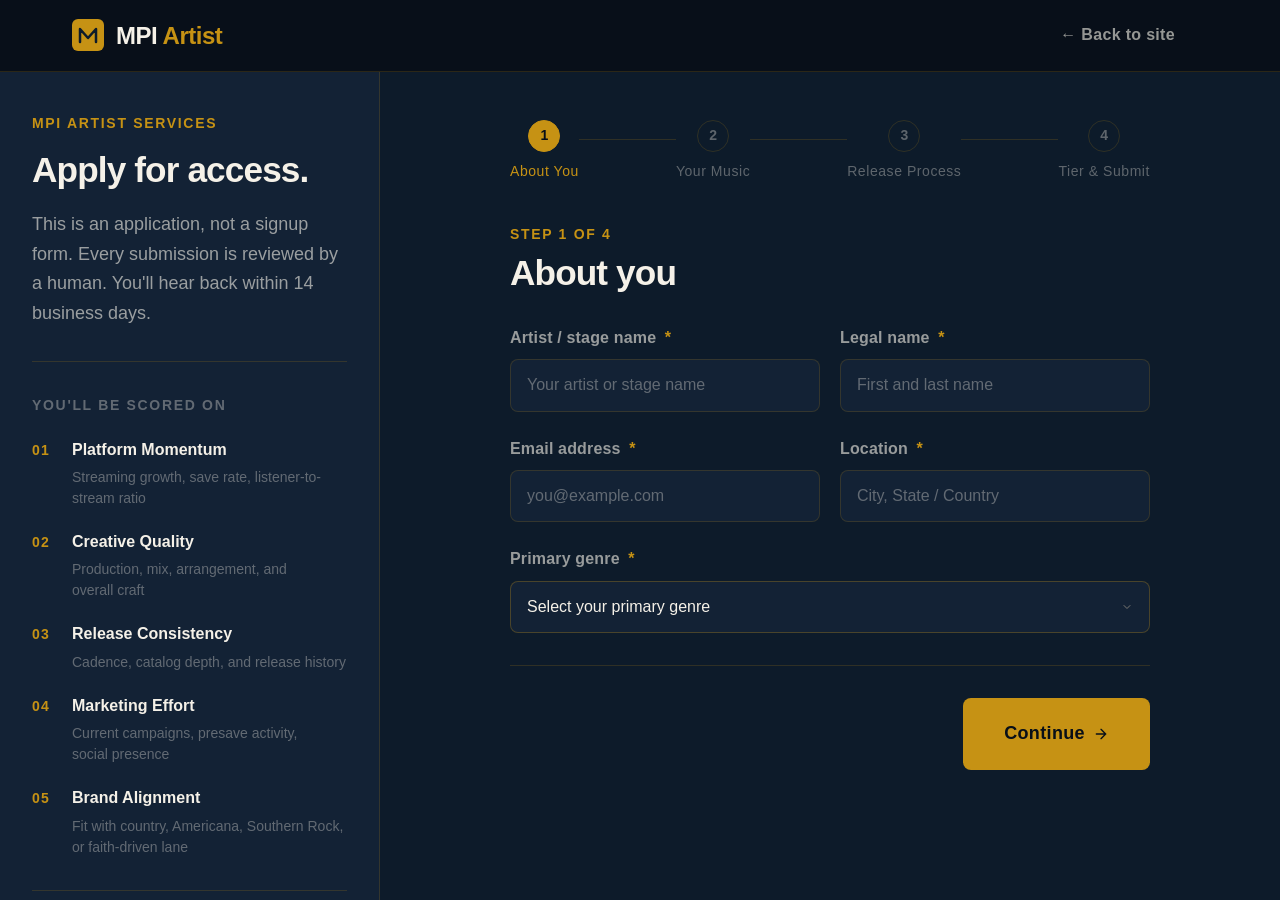
==== apply.html @ 236f889c "MPI Artist Services — public website" ====
<!DOCTYPE html>
<html lang="en" data-theme="dark">
<head>
  <meta charset="UTF-8" />
  <meta name="viewport" content="width=device-width, initial-scale=1.0" />
  <title>Apply — MPI Artist Services</title>
  <meta name="description" content="Apply to join MPI Artist Services. Applications evaluated on 5 criteria. You'll hear back within 14 business days." />
  <link rel="stylesheet" href="css/base.css" />
  <link rel="stylesheet" href="css/apply.css" />
  <link rel="icon" href="data:image/svg+xml,<svg xmlns='http://www.w3.org/2000/svg' viewBox='0 0 32 32'><rect width='32' height='32' rx='4' fill='%230D1B2A'/><text x='16' y='23' text-anchor='middle' font-family='sans-serif' font-weight='700' font-size='18' fill='%23C69214'>M</text></svg>" />
</head>
<body>

  <!-- ── NAV ── -->
  <nav class="nav scrolled" role="navigation" aria-label="Main navigation">
    <div class="nav-inner">
      <a href="index.html" class="nav-logo" aria-label="MPI Artist Services home">
        <svg aria-hidden="true" width="32" height="32" viewBox="0 0 32 32" fill="none">
          <rect width="32" height="32" rx="6" fill="#C69214"/>
          <path d="M8 23V10l8 9 8-9v13" stroke="#0D1B2A" stroke-width="2.5" stroke-linecap="round" stroke-linejoin="round" fill="none"/>
        </svg>
        <span class="nav-logo-text">MPI<span> Artist</span></span>
      </a>

      <a href="index.html" class="btn btn-ghost" style="font-size: var(--text-sm);">
        ← Back to site
      </a>
    </div>
  </nav>

  <main>
    <div class="apply-layout">

      <!-- ── LEFT SIDEBAR (context) ── -->
      <aside class="apply-sidebar" aria-label="Application information">
        <div class="apply-sidebar-inner">

          <p class="label text-gold" style="margin-bottom: var(--space-4);">MPI Artist Services</p>
          <h1 class="heading-xl apply-sidebar-heading">
            Apply for access.
          </h1>
          <p class="text-muted" style="margin-top: var(--space-5); max-width: 38ch;">
            This is an application, not a signup form. Every submission is reviewed by a human. You'll hear back within 14 business days.
          </p>

          <div class="sidebar-divider"></div>

          <!-- Scoring criteria -->
          <div class="sidebar-section">
            <p class="label text-faint" style="margin-bottom: var(--space-5);">You'll be scored on</p>
            <ol class="criteria-list" role="list">
              <li class="criteria-row">
                <span class="criteria-num-sm text-gold">01</span>
                <div>
                  <p class="criteria-name">Platform Momentum</p>
                  <p class="criteria-desc text-faint">Streaming growth, save rate, listener-to-stream ratio</p>
                </div>
              </li>
              <li class="criteria-row">
                <span class="criteria-num-sm text-gold">02</span>
                <div>
                  <p class="criteria-name">Creative Quality</p>
                  <p class="criteria-desc text-faint">Production, mix, arrangement, and overall craft</p>
                </div>
              </li>
              <li class="criteria-row">
                <span class="criteria-num-sm text-gold">03</span>
                <div>
                  <p class="criteria-name">Release Consistency</p>
                  <p class="criteria-desc text-faint">Cadence, catalog depth, and release history</p>
                </div>
              </li>
              <li class="criteria-row">
                <span class="criteria-num-sm text-gold">04</span>
                <div>
                  <p class="criteria-name">Marketing Effort</p>
                  <p class="criteria-desc text-faint">Current campaigns, presave activity, social presence</p>
                </div>
              </li>
              <li class="criteria-row">
                <span class="criteria-num-sm text-gold">05</span>
                <div>
                  <p class="criteria-name">Brand Alignment</p>
                  <p class="criteria-desc text-faint">Fit with country, Americana, Southern Rock, or faith-driven lane</p>
                </div>
              </li>
            </ol>
          </div>

          <div class="sidebar-divider"></div>

          <!-- What happens next -->
          <div class="sidebar-section">
            <p class="label text-faint" style="margin-bottom: var(--space-5);">What happens after</p>
            <ul class="sidebar-steps" role="list">
              <li>
                <span class="sidebar-step-dot" aria-hidden="true"></span>
                <p class="text-muted" style="font-size: var(--text-sm);">You receive a confirmation email immediately</p>
              </li>
              <li>
                <span class="sidebar-step-dot" aria-hidden="true"></span>
                <p class="text-muted" style="font-size: var(--text-sm);">Application reviewed within 14 business days</p>
              </li>
              <li>
                <span class="sidebar-step-dot" aria-hidden="true"></span>
                <p class="text-muted" style="font-size: var(--text-sm);">If accepted: onboarding invitation sent</p>
              </li>
              <li>
                <span class="sidebar-step-dot" aria-hidden="true"></span>
                <p class="text-muted" style="font-size: var(--text-sm);">If declined: full scorecard with specific feedback — no form rejections</p>
              </li>
            </ul>
          </div>

          <div class="sidebar-divider"></div>

          <p class="text-faint" style="font-size: var(--text-xs);">
            30% acceptance rate &middot; Country, Americana, Southern Rock, faith-driven &middot; Reviewed by Joshua Mollohan
          </p>

        </div>
      </aside>

      <!-- ── RIGHT FORM ── -->
      <div class="apply-form-wrap">
        <div class="apply-form-inner">

          <!-- Progress indicator -->
          <div class="apply-progress" aria-label="Form progress">
            <div class="progress-steps">
              <div class="progress-step active" data-step="1">
                <span class="progress-step-num">1</span>
                <span class="progress-step-label">About You</span>
              </div>
              <div class="progress-connector" aria-hidden="true"></div>
              <div class="progress-step" data-step="2">
                <span class="progress-step-num">2</span>
                <span class="progress-step-label">Your Music</span>
              </div>
              <div class="progress-connector" aria-hidden="true"></div>
              <div class="progress-step" data-step="3">
                <span class="progress-step-num">3</span>
                <span class="progress-step-label">Release Process</span>
              </div>
              <div class="progress-connector" aria-hidden="true"></div>
              <div class="progress-step" data-step="4">
                <span class="progress-step-num">4</span>
                <span class="progress-step-label">Tier & Submit</span>
              </div>
            </div>
          </div>

          <!-- FORM -->
          <form id="applicationForm" class="application-form" novalidate>

            <!-- Step 1: About You -->
            <fieldset class="form-step active" data-step="1">
              <legend class="form-step-legend">
                <span class="step-label label text-gold">Step 1 of 4</span>
                <h2 class="form-step-title">About you</h2>
              </legend>

              <div class="field-group">
                <div class="field">
                  <label class="field-label" for="artistName">
                    Artist / stage name <span class="required" aria-label="required">*</span>
                  </label>
                  <input
                    class="field-input"
                    type="text"
                    id="artistName"
                    name="artistName"
                    placeholder="Your artist or stage name"
                    required
                    autocomplete="nickname"
                  />
                  <span class="field-error" role="alert"></span>
                </div>

                <div class="field">
                  <label class="field-label" for="legalName">
                    Legal name <span class="required" aria-label="required">*</span>
                  </label>
                  <input
                    class="field-input"
                    type="text"
                    id="legalName"
                    name="legalName"
                    placeholder="First and last name"
                    required
                    autocomplete="name"
                  />
                  <span class="field-error" role="alert"></span>
                </div>
              </div>

              <div class="field-group">
                <div class="field">
                  <label class="field-label" for="email">
                    Email address <span class="required" aria-label="required">*</span>
                  </label>
                  <input
                    class="field-input"
                    type="email"
                    id="email"
                    name="email"
                    placeholder="you@example.com"
                    required
                    autocomplete="email"
                  />
                  <span class="field-error" role="alert"></span>
                </div>

                <div class="field">
                  <label class="field-label" for="location">
                    Location <span class="required" aria-label="required">*</span>
                  </label>
                  <input
                    class="field-input"
                    type="text"
                    id="location"
                    name="location"
                    placeholder="City, State / Country"
                    required
                  />
                  <span class="field-error" role="alert"></span>
                </div>
              </div>

              <div class="field">
                <label class="field-label" for="genre">
                  Primary genre <span class="required" aria-label="required">*</span>
                </label>
                <select class="field-input field-select" id="genre" name="genre" required>
                  <option value="">Select your primary genre</option>
                  <option value="country">Country</option>
                  <option value="americana">Americana</option>
                  <option value="southern-rock">Southern Rock</option>
                  <option value="faith">Faith-Driven / Christian</option>
                  <option value="other">Other (describe in notes)</option>
                </select>
                <span class="field-error" role="alert"></span>
              </div>

              <div class="form-nav">
                <div></div>
                <button type="button" class="btn btn-primary btn-lg next-btn" data-next="2">
                  Continue <svg width="16" height="16" viewBox="0 0 24 24" fill="none" stroke="currentColor" stroke-width="2" stroke-linecap="round"><path d="M5 12h14M12 5l7 7-7 7"/></svg>
                </button>
              </div>
            </fieldset>

            <!-- Step 2: Your Music -->
            <fieldset class="form-step" data-step="2" hidden>
              <legend class="form-step-legend">
                <span class="step-label label text-gold">Step 2 of 4</span>
                <h2 class="form-step-title">Your music</h2>
              </legend>

              <div class="field">
                <label class="field-label" for="spotifyUrl">
                  Spotify artist profile URL <span class="required" aria-label="required">*</span>
                </label>
                <input
                  class="field-input"
                  type="url"
                  id="spotifyUrl"
                  name="spotifyUrl"
                  placeholder="https://open.spotify.com/artist/..."
                  required
                />
                <span class="field-help">We use this to pull your streaming data.</span>
                <span class="field-error" role="alert"></span>
              </div>

              <div class="field-group">
                <div class="field">
                  <label class="field-label" for="monthlyListeners">
                    Monthly Spotify listeners <span class="required" aria-label="required">*</span>
                  </label>
                  <input
                    class="field-input"
                    type="number"
                    id="monthlyListeners"
                    name="monthlyListeners"
                    placeholder="e.g. 12500"
                    min="0"
                    required
                  />
                  <span class="field-error" role="alert"></span>
                </div>

                <div class="field">
                  <label class="field-label" for="catalogSize">
                    Songs in catalog <span class="required" aria-label="required">*</span>
                  </label>
                  <input
                    class="field-input"
                    type="number"
                    id="catalogSize"
                    name="catalogSize"
                    placeholder="Total songs released"
                    min="1"
                    required
                  />
                  <span class="field-error" role="alert"></span>
                </div>
              </div>

              <div class="field">
                <label class="field-label" for="recentRelease">
                  Link to your most recent release <span class="required" aria-label="required">*</span>
                </label>
                <input
                  class="field-input"
                  type="url"
                  id="recentRelease"
                  name="recentRelease"
                  placeholder="Spotify, Apple Music, or YouTube link"
                  required
                />
                <span class="field-error" role="alert"></span>
              </div>

              <div class="field">
                <label class="field-label" for="bestWork">
                  Link to the song you're most proud of
                </label>
                <input
                  class="field-input"
                  type="url"
                  id="bestWork"
                  name="bestWork"
                  placeholder="Optional — streaming or YouTube link"
                />
              </div>

              <div class="form-nav">
                <button type="button" class="btn btn-ghost btn-lg prev-btn" data-prev="1">
                  <svg width="16" height="16" viewBox="0 0 24 24" fill="none" stroke="currentColor" stroke-width="2" stroke-linecap="round"><path d="M19 12H5M12 19l-7-7 7-7"/></svg> Back
                </button>
                <button type="button" class="btn btn-primary btn-lg next-btn" data-next="3">
                  Continue <svg width="16" height="16" viewBox="0 0 24 24" fill="none" stroke="currentColor" stroke-width="2" stroke-linecap="round"><path d="M5 12h14M12 5l7 7-7 7"/></svg>
                </button>
              </div>
            </fieldset>

            <!-- Step 3: Release Process -->
            <fieldset class="form-step" data-step="3" hidden>
              <legend class="form-step-legend">
                <span class="step-label label text-gold">Step 3 of 4</span>
                <h2 class="form-step-title">Your release process</h2>
              </legend>

              <div class="field">
                <label class="field-label" for="releaseFrequency">
                  How often do you release music? <span class="required" aria-label="required">*</span>
                </label>
                <select class="field-input field-select" id="releaseFrequency" name="releaseFrequency" required>
                  <option value="">Select your typical cadence</option>
                  <option value="weekly">Weekly</option>
                  <option value="biweekly">Every 2 weeks</option>
                  <option value="monthly">Monthly</option>
                  <option value="quarterly">Every 2–3 months</option>
                  <option value="sporadic">Sporadic / when ready</option>
                </select>
                <span class="field-error" role="alert"></span>
              </div>

              <div class="field">
                <label class="field-label" for="currentDistributor">
                  Current distributor
                </label>
                <input
                  class="field-input"
                  type="text"
                  id="currentDistributor"
                  name="currentDistributor"
                  placeholder="e.g. DistroKid, TuneCore, CD Baby, none"
                />
              </div>

              <div class="field">
                <label class="field-label" for="currentProcess">
                  Describe your current release process <span class="required" aria-label="required">*</span>
                </label>
                <textarea
                  class="field-input field-textarea"
                  id="currentProcess"
                  name="currentProcess"
                  placeholder="Walk us through what you do from completion of a track to release day. What campaigns do you run? How far in advance do you plan? What tools do you use?"
                  rows="5"
                  required
                  minlength="80"
                ></textarea>
                <span class="field-help">Minimum 80 characters. Be specific — this is heavily weighted.</span>
                <span class="field-error" role="alert"></span>
              </div>

              <div class="field">
                <label class="field-label" for="currentChallenges">
                  What's the biggest release challenge you're facing right now? <span class="required" aria-label="required">*</span>
                </label>
                <textarea
                  class="field-input field-textarea"
                  id="currentChallenges"
                  name="currentChallenges"
                  placeholder="Be direct. What's not working?"
                  rows="3"
                  required
                  minlength="40"
                ></textarea>
                <span class="field-error" role="alert"></span>
              </div>

              <div class="form-nav">
                <button type="button" class="btn btn-ghost btn-lg prev-btn" data-prev="2">
                  <svg width="16" height="16" viewBox="0 0 24 24" fill="none" stroke="currentColor" stroke-width="2" stroke-linecap="round"><path d="M19 12H5M12 19l-7-7 7-7"/></svg> Back
                </button>
                <button type="button" class="btn btn-primary btn-lg next-btn" data-next="4">
                  Continue <svg width="16" height="16" viewBox="0 0 24 24" fill="none" stroke="currentColor" stroke-width="2" stroke-linecap="round"><path d="M5 12h14M12 5l7 7-7 7"/></svg>
                </button>
              </div>
            </fieldset>

            <!-- Step 4: Tier + Submit -->
            <fieldset class="form-step" data-step="4" hidden>
              <legend class="form-step-legend">
                <span class="step-label label text-gold">Step 4 of 4</span>
                <h2 class="form-step-title">Tier &amp; final details</h2>
              </legend>

              <div class="field">
                <label class="field-label">Which tier are you applying for? <span class="required" aria-label="required">*</span></label>
                <div class="tier-selector" role="radiogroup" aria-label="Select a tier">

                  <label class="tier-option" for="tierFoundation">
                    <input type="radio" id="tierFoundation" name="tier" value="foundation" />
                    <div class="tier-option-content">
                      <div class="tier-option-header">
                        <span class="tier-option-name">Foundation</span>
                        <span class="tier-option-price">$29/mo</span>
                      </div>
                      <p class="tier-option-desc text-faint">Self-serve distribution + release tools. 85% royalty.</p>
                    </div>
                  </label>

                  <label class="tier-option" for="tierAccelerate">
                    <input type="radio" id="tierAccelerate" name="tier" value="accelerate" />
                    <div class="tier-option-content">
                      <div class="tier-option-header">
                        <span class="tier-option-name">Accelerate</span>
                        <span class="tier-option-price">$149/mo</span>
                      </div>
                      <p class="tier-option-desc text-faint">Full system + campaign automation + quarterly strategy review. 80% royalty. Requires demonstrated growth.</p>
                    </div>
                  </label>

                </div>
                <span class="field-error tier-error" role="alert"></span>
                <p class="field-help" style="margin-top: var(--space-3);">
                  Partner tier is invitation-only and not available on application. If you apply for Accelerate but your metrics are Foundation-level, we may recommend Foundation during review.
                </p>
              </div>

              <div class="field">
                <label class="field-label" for="additionalNotes">
                  Anything else we should know?
                </label>
                <textarea
                  class="field-input field-textarea"
                  id="additionalNotes"
                  name="additionalNotes"
                  placeholder="Optional. Any context about your situation, goals, or questions."
                  rows="3"
                ></textarea>
              </div>

              <div class="field">
                <label class="checkbox-label" for="agreeTerms">
                  <input type="checkbox" id="agreeTerms" name="agreeTerms" required />
                  <span class="checkbox-custom" aria-hidden="true"></span>
                  <span>
                    I understand this is an application and acceptance is not guaranteed. I confirm the information I've provided is accurate.
                    <span class="required" aria-label="required">*</span>
                  </span>
                </label>
                <span class="field-error" role="alert" id="agreeError"></span>
              </div>

              <div class="form-nav">
                <button type="button" class="btn btn-ghost btn-lg prev-btn" data-prev="3">
                  <svg width="16" height="16" viewBox="0 0 24 24" fill="none" stroke="currentColor" stroke-width="2" stroke-linecap="round"><path d="M19 12H5M12 19l-7-7 7-7"/></svg> Back
                </button>
                <button type="submit" class="btn btn-primary btn-lg submit-btn" id="submitBtn">
                  <span class="submit-text">Submit Application</span>
                  <span class="submit-loading" hidden>
                    <svg width="18" height="18" viewBox="0 0 24 24" fill="none" stroke="currentColor" stroke-width="2" stroke-linecap="round" class="spin"><path d="M21 12a9 9 0 1 1-6.219-8.56"/></svg>
                    Submitting…
                  </span>
                </button>
              </div>
            </fieldset>

          </form>

          <!-- Success state -->
          <div class="form-success" id="formSuccess" hidden aria-live="polite">
            <div class="success-icon" aria-hidden="true">
              <svg width="48" height="48" viewBox="0 0 48 48" fill="none">
                <circle cx="24" cy="24" r="23" stroke="var(--teal-light)" stroke-width="1.5"/>
                <path d="M15 24l6 6 12-12" stroke="var(--teal-light)" stroke-width="2" stroke-linecap="round" stroke-linejoin="round"/>
              </svg>
            </div>
            <h2 class="heading-xl success-heading">Application received.</h2>
            <p class="text-muted" style="margin-top: var(--space-4); max-width: 44ch; margin-inline: auto;">
              You'll hear back within 14 business days. If accepted, you'll receive an onboarding invitation. If declined, you'll receive a full scorecard with specific feedback — not a form rejection.
            </p>
            <p class="text-faint" style="margin-top: var(--space-4); font-size: var(--text-sm);">
              Check your inbox for a confirmation email.
            </p>
            <a href="index.html" class="btn btn-outline" style="margin-top: var(--space-8);">← Back to site</a>
          </div>

        </div>
      </div>

    </div>
  </main>

  <script src="js/apply.js"></script>
</body>
</html>
---- css/base.css ----
/* ===========================
   MPI ARTIST SERVICES
   Base + Design Tokens
   =========================== */

@import url('https://api.fontshare.com/v2/css?f[]=clash-display@400,500,600,700&f[]=satoshi@300,400,500,700&display=swap');

/* ── TOKENS ── */
:root {
  /* Brand Colors */
  --navy:         #0D1B2A;
  --navy-deep:    #080f18;
  --navy-mid:     #132235;
  --navy-soft:    #1a2e40;
  --gold:         #C69214;
  --gold-light:   #d4a835;
  --gold-muted:   #a07610;
  --gold-subtle:  #2a2010;
  --teal:         #01696F;
  --teal-light:   #028a92;
  --off-white:    #F5F1E8;
  --warm-white:   #FAF7F2;
  --cream:        #EDE8DC;

  /* Semantic */
  --color-bg:             var(--navy);
  --color-surface:        var(--navy-mid);
  --color-surface-2:      var(--navy-soft);
  --color-border:         rgba(198, 146, 20, 0.18);
  --color-border-strong:  rgba(198, 146, 20, 0.35);
  --color-text:           var(--off-white);
  --color-text-muted:     rgba(245, 241, 232, 0.6);
  --color-text-faint:     rgba(245, 241, 232, 0.35);
  --color-primary:        var(--gold);
  --color-primary-hover:  var(--gold-light);

  /* Type Scale */
  --text-xs:    clamp(0.75rem,  0.7rem  + 0.25vw, 0.875rem);
  --text-sm:    clamp(0.875rem, 0.8rem  + 0.35vw, 1rem);
  --text-base:  clamp(1rem,     0.95rem + 0.25vw, 1.125rem);
  --text-lg:    clamp(1.125rem, 1rem    + 0.75vw, 1.5rem);
  --text-xl:    clamp(1.5rem,   1.2rem  + 1.25vw, 2.25rem);
  --text-2xl:   clamp(2rem,     1.2rem  + 2.5vw,  3.5rem);
  --text-3xl:   clamp(2.5rem,   1rem    + 4vw,    5rem);
  --text-hero:  clamp(3rem,     0.5rem  + 7vw,    8rem);

  /* Spacing */
  --space-1:  0.25rem;
  --space-2:  0.5rem;
  --space-3:  0.75rem;
  --space-4:  1rem;
  --space-5:  1.25rem;
  --space-6:  1.5rem;
  --space-8:  2rem;
  --space-10: 2.5rem;
  --space-12: 3rem;
  --space-16: 4rem;
  --space-20: 5rem;
  --space-24: 6rem;
  --space-32: 8rem;

  /* Fonts */
  --font-display: 'Clash Display', 'Helvetica Neue', sans-serif;
  --font-body:    'Satoshi', 'Inter', sans-serif;

  /* Radius */
  --radius-sm:   0.25rem;
  --radius-md:   0.5rem;
  --radius-lg:   0.75rem;
  --radius-xl:   1rem;
  --radius-full: 9999px;

  /* Transitions */
  --transition: 200ms cubic-bezier(0.16, 1, 0.3, 1);
  --transition-slow: 400ms cubic-bezier(0.16, 1, 0.3, 1);

  /* Shadows */
  --shadow-sm:  0 1px 3px rgba(0,0,0,0.3);
  --shadow-md:  0 4px 16px rgba(0,0,0,0.35);
  --shadow-lg:  0 12px 40px rgba(0,0,0,0.45);
  --shadow-gold: 0 0 40px rgba(198, 146, 20, 0.15);

  /* Layout */
  --content-narrow:  640px;
  --content-default: 960px;
  --content-wide:    1200px;
  --nav-height:      72px;
}

/* ── BASE RESET ── */
*, *::before, *::after {
  box-sizing: border-box;
  margin: 0;
  padding: 0;
}

html {
  -webkit-font-smoothing: antialiased;
  -moz-osx-font-smoothing: grayscale;
  text-rendering: optimizeLegibility;
  scroll-behavior: smooth;
  scroll-padding-top: var(--nav-height);
}

body {
  min-height: 100dvh;
  line-height: 1.65;
  font-family: var(--font-body);
  font-size: var(--text-base);
  color: var(--color-text);
  background-color: var(--color-bg);
  overflow-x: hidden;
}

img, picture, video, canvas, svg {
  display: block;
  max-width: 100%;
  height: auto;
}

ul[role='list'], ol[role='list'] { list-style: none; }
input, button, textarea, select { font: inherit; color: inherit; }

h1, h2, h3, h4, h5, h6 {
  font-family: var(--font-display);
  text-wrap: balance;
  line-height: 1.1;
  letter-spacing: -0.02em;
}

p, li, figcaption {
  text-wrap: pretty;
  max-width: 68ch;
}

a {
  color: inherit;
  text-decoration: none;
  transition: color var(--transition), opacity var(--transition);
}

button {
  cursor: pointer;
  background: none;
  border: none;
  font-family: var(--font-body);
}

::selection {
  background: rgba(198, 146, 20, 0.3);
  color: var(--off-white);
}

:focus-visible {
  outline: 2px solid var(--gold);
  outline-offset: 3px;
  border-radius: var(--radius-sm);
}

@media (prefers-reduced-motion: reduce) {
  *, *::before, *::after {
    animation-duration: 0.01ms !important;
    transition-duration: 0.01ms !important;
    scroll-behavior: auto !important;
  }
}

/* ── LAYOUT UTILITIES ── */
.container {
  width: 100%;
  max-width: var(--content-wide);
  margin-inline: auto;
  padding-inline: var(--space-8);
}

.container--narrow {
  max-width: var(--content-default);
}

.container--text {
  max-width: var(--content-narrow);
}

/* ── TYPOGRAPHY UTILITIES ── */
.display {
  font-family: var(--font-display);
  font-size: var(--text-3xl);
  font-weight: 700;
  line-height: 1.0;
  letter-spacing: -0.03em;
}

.heading-xl {
  font-family: var(--font-display);
  font-size: var(--text-2xl);
  font-weight: 600;
  letter-spacing: -0.025em;
}

.heading-lg {
  font-family: var(--font-display);
  font-size: var(--text-xl);
  font-weight: 600;
  letter-spacing: -0.02em;
}

.body-lg {
  font-size: var(--text-lg);
  font-weight: 400;
  line-height: 1.6;
}

.label {
  font-size: var(--text-xs);
  font-weight: 600;
  letter-spacing: 0.12em;
  text-transform: uppercase;
}

.text-muted  { color: var(--color-text-muted); }
.text-faint  { color: var(--color-text-faint); }
.text-gold   { color: var(--gold); }
.text-teal   { color: var(--teal-light); }

/* ── BUTTONS ── */
.btn {
  display: inline-flex;
  align-items: center;
  gap: var(--space-2);
  padding: var(--space-4) var(--space-8);
  border-radius: var(--radius-md);
  font-size: var(--text-sm);
  font-weight: 600;
  letter-spacing: 0.02em;
  transition: background var(--transition), color var(--transition), 
              transform var(--transition), box-shadow var(--transition),
              border-color var(--transition);
  white-space: nowrap;
  cursor: pointer;
}

.btn:active { transform: translateY(1px); }

.btn-primary {
  background: var(--gold);
  color: var(--navy-deep);
  border: 1px solid transparent;
}
.btn-primary:hover {
  background: var(--gold-light);
  box-shadow: 0 4px 20px rgba(198, 146, 20, 0.35);
}

.btn-outline {
  background: transparent;
  color: var(--off-white);
  border: 1px solid var(--color-border-strong);
}
.btn-outline:hover {
  border-color: var(--gold);
  color: var(--gold);
}

.btn-ghost {
  background: transparent;
  color: var(--color-text-muted);
  border: 1px solid transparent;
}
.btn-ghost:hover {
  color: var(--color-text);
}

.btn-lg {
  padding: var(--space-5) var(--space-10);
  font-size: var(--text-base);
}

/* ── DIVIDERS ── */
.divider {
  width: 100%;
  height: 1px;
  background: var(--color-border);
}

.divider-gold {
  width: 48px;
  height: 2px;
  background: var(--gold);
}

/* ── BADGE ── */
.badge {
  display: inline-flex;
  align-items: center;
  padding: var(--space-1) var(--space-3);
  border-radius: var(--radius-full);
  font-size: var(--text-xs);
  font-weight: 600;
  letter-spacing: 0.08em;
  text-transform: uppercase;
}

.badge-gold {
  background: rgba(198, 146, 20, 0.15);
  color: var(--gold-light);
  border: 1px solid rgba(198, 146, 20, 0.25);
}

.badge-teal {
  background: rgba(1, 105, 111, 0.2);
  color: var(--teal-light);
  border: 1px solid rgba(1, 105, 111, 0.3);
}

.badge-navy {
  background: rgba(13, 27, 42, 0.8);
  color: var(--color-text-muted);
  border: 1px solid var(--color-border);
}

/* ── CARDS ── */
.card {
  background: var(--navy-mid);
  border: 1px solid var(--color-border);
  border-radius: var(--radius-lg);
  padding: var(--space-8);
  transition: border-color var(--transition), box-shadow var(--transition);
}

.card:hover {
  border-color: var(--color-border-strong);
}

.card-featured {
  background: var(--navy-mid);
  border: 1px solid var(--gold);
  border-radius: var(--radius-lg);
  padding: var(--space-8);
  box-shadow: var(--shadow-gold);
}

/* ── NAV ── */
.nav {
  position: fixed;
  top: 0;
  left: 0;
  right: 0;
  z-index: 100;
  height: var(--nav-height);
  display: flex;
  align-items: center;
  border-bottom: 1px solid transparent;
  transition: background var(--transition-slow), border-color var(--transition-slow),
              backdrop-filter var(--transition-slow);
}

.nav.scrolled {
  background: rgba(8, 15, 24, 0.9);
  border-bottom-color: var(--color-border);
  backdrop-filter: blur(12px);
}

.nav-inner {
  display: flex;
  align-items: center;
  justify-content: space-between;
  width: 100%;
  max-width: var(--content-wide);
  margin-inline: auto;
  padding-inline: var(--space-8);
}

.nav-logo {
  display: flex;
  align-items: center;
  gap: var(--space-3);
  text-decoration: none;
}

.nav-logo-text {
  font-family: var(--font-display);
  font-weight: 700;
  font-size: var(--text-lg);
  color: var(--off-white);
  letter-spacing: -0.02em;
}

.nav-logo-text span {
  color: var(--gold);
}

.nav-links {
  display: flex;
  align-items: center;
  gap: var(--space-8);
  list-style: none;
}

.nav-links a {
  font-size: var(--text-sm);
  font-weight: 500;
  color: var(--color-text-muted);
  transition: color var(--transition);
}

.nav-links a:hover { color: var(--color-text); }

.nav-cta {
  display: flex;
  align-items: center;
  gap: var(--space-3);
}

.nav-mobile-toggle {
  display: none;
  flex-direction: column;
  gap: 5px;
  background: none;
  border: none;
  cursor: pointer;
  padding: var(--space-2);
}

.nav-mobile-toggle span {
  display: block;
  width: 22px;
  height: 2px;
  background: var(--off-white);
  border-radius: 2px;
  transition: transform var(--transition), opacity var(--transition);
}

/* ── SECTION SPACING ── */
.section {
  padding-block: clamp(var(--space-16), 8vw, var(--space-32));
}

.section-sm {
  padding-block: clamp(var(--space-12), 5vw, var(--space-20));
}

/* ── GRID UTILITIES ── */
.grid-2 {
  display: grid;
  grid-template-columns: repeat(2, 1fr);
  gap: var(--space-8);
}

.grid-3 {
  display: grid;
  grid-template-columns: repeat(3, 1fr);
  gap: var(--space-6);
}

.grid-4 {
  display: grid;
  grid-template-columns: repeat(4, 1fr);
  gap: var(--space-6);
}

/* ── NOISE TEXTURE OVERLAY ── */
.noise::after {
  content: '';
  position: absolute;
  inset: 0;
  background-image: url("data:image/svg+xml,%3Csvg viewBox='0 0 256 256' xmlns='http://www.w3.org/2000/svg'%3E%3Cfilter id='noise'%3E%3CfeTurbulence type='fractalNoise' baseFrequency='0.9' numOctaves='4' stitchTiles='stitch'/%3E%3C/filter%3E%3Crect width='100%25' height='100%25' filter='url(%23noise)' opacity='0.03'/%3E%3C/svg%3E");
  pointer-events: none;
  opacity: 0.4;
}

/* ── GOLD RULE ── */
.rule-gold {
  width: 100%;
  height: 1px;
  background: linear-gradient(90deg, transparent, var(--gold), transparent);
  opacity: 0.4;
}

/* ── RESPONSIVE ── */
@media (max-width: 900px) {
  .grid-3 { grid-template-columns: repeat(2, 1fr); }
  .grid-4 { grid-template-columns: repeat(2, 1fr); }
}

@media (max-width: 640px) {
  .container { padding-inline: var(--space-5); }
  .grid-2, .grid-3, .grid-4 { grid-template-columns: 1fr; }

  .nav-links, .nav-cta { display: none; }
  .nav-mobile-toggle { display: flex; }

  .btn-lg {
    padding: var(--space-4) var(--space-8);
    font-size: var(--text-sm);
  }
}
---- css/apply.css ----
/* ===========================
   MPI ARTIST SERVICES
   Application Form Styles
   =========================== */

/* ── LAYOUT ── */
.apply-layout {
  display: grid;
  grid-template-columns: 380px 1fr;
  min-height: 100dvh;
  padding-top: var(--nav-height);
}

.apply-sidebar {
  background: var(--navy-mid);
  border-right: 1px solid var(--color-border);
  position: sticky;
  top: var(--nav-height);
  height: calc(100dvh - var(--nav-height));
  overflow-y: auto;
  scrollbar-width: thin;
  scrollbar-color: var(--color-border) transparent;
}

.apply-sidebar-inner {
  padding: var(--space-10) var(--space-8);
}

.apply-sidebar-heading {
  font-size: var(--text-xl);
  letter-spacing: -0.025em;
  margin-top: var(--space-2);
}

.sidebar-divider {
  height: 1px;
  background: var(--color-border);
  margin-block: var(--space-8);
}

.sidebar-section {
  /* Visual grouping */
}

/* Criteria list */
.criteria-list {
  list-style: none;
  padding: 0;
  display: flex;
  flex-direction: column;
  gap: var(--space-5);
}

.criteria-row {
  display: grid;
  grid-template-columns: 28px 1fr;
  gap: var(--space-3);
  align-items: start;
}

.criteria-num-sm {
  font-size: var(--text-xs);
  font-weight: 700;
  letter-spacing: 0.08em;
  padding-top: 2px;
}

.criteria-name {
  font-size: var(--text-sm);
  font-weight: 600;
  color: var(--off-white);
  margin-bottom: var(--space-1);
}

.criteria-desc {
  font-size: var(--text-xs);
  line-height: 1.5;
}

/* Steps list */
.sidebar-steps {
  list-style: none;
  padding: 0;
  display: flex;
  flex-direction: column;
  gap: var(--space-4);
}

.sidebar-steps li {
  display: flex;
  gap: var(--space-3);
  align-items: flex-start;
}

.sidebar-step-dot {
  width: 8px;
  height: 8px;
  border-radius: 50%;
  background: var(--gold);
  opacity: 0.5;
  flex-shrink: 0;
  margin-top: 6px;
}


/* ── FORM AREA ── */
.apply-form-wrap {
  background: var(--navy);
  display: flex;
  flex-direction: column;
  align-items: center;
  padding: var(--space-12) var(--space-8);
}

.apply-form-inner {
  width: 100%;
  max-width: 640px;
}


/* ── PROGRESS STEPS ── */
.apply-progress {
  margin-bottom: var(--space-10);
}

.progress-steps {
  display: flex;
  align-items: center;
  gap: 0;
}

.progress-step {
  display: flex;
  flex-direction: column;
  align-items: center;
  gap: var(--space-2);
  flex-shrink: 0;
}

.progress-step-num {
  width: 32px;
  height: 32px;
  border-radius: 50%;
  border: 1.5px solid var(--color-border);
  display: flex;
  align-items: center;
  justify-content: center;
  font-size: var(--text-xs);
  font-weight: 600;
  color: var(--color-text-faint);
  transition: background var(--transition), border-color var(--transition), color var(--transition);
}

.progress-step-label {
  font-size: var(--text-xs);
  color: var(--color-text-faint);
  white-space: nowrap;
  letter-spacing: 0.04em;
  transition: color var(--transition);
}

.progress-step.active .progress-step-num {
  background: var(--gold);
  border-color: var(--gold);
  color: var(--navy-deep);
}

.progress-step.active .progress-step-label {
  color: var(--gold);
}

.progress-step.completed .progress-step-num {
  background: rgba(198,146,20,0.15);
  border-color: rgba(198,146,20,0.4);
  color: var(--gold);
}

.progress-step.completed .progress-step-label {
  color: var(--color-text-muted);
}

.progress-connector {
  flex: 1;
  height: 1px;
  background: var(--color-border);
  margin-bottom: var(--space-6);
  min-width: var(--space-6);
}


/* ── FORM STEPS ── */
.application-form {
  width: 100%;
}

.form-step {
  width: 100%;
  border: none;
  padding: 0;
  margin: 0;
}

.form-step-legend {
  display: flex;
  flex-direction: column;
  gap: var(--space-2);
  margin-bottom: var(--space-8);
  width: 100%;
}

.step-label {
  display: block;
}

.form-step-title {
  font-size: var(--text-xl);
  font-weight: 700;
  letter-spacing: -0.025em;
  line-height: 1.1;
}


/* ── FIELDS ── */
.field {
  margin-bottom: var(--space-6);
  display: flex;
  flex-direction: column;
  gap: var(--space-2);
}

.field-group {
  display: grid;
  grid-template-columns: 1fr 1fr;
  gap: var(--space-5);
}

.field-label {
  font-size: var(--text-sm);
  font-weight: 600;
  color: var(--color-text-muted);
  letter-spacing: 0.01em;
}

.required {
  color: var(--gold);
  margin-left: var(--space-1);
}

.field-input {
  background: var(--navy-mid);
  border: 1px solid var(--color-border);
  border-radius: var(--radius-md);
  padding: var(--space-3) var(--space-4);
  font-size: var(--text-sm);
  color: var(--off-white);
  transition: border-color var(--transition), box-shadow var(--transition), background var(--transition);
  width: 100%;
}

.field-input::placeholder {
  color: var(--color-text-faint);
}

.field-input:focus {
  outline: none;
  border-color: var(--gold);
  box-shadow: 0 0 0 3px rgba(198,146,20,0.12);
  background: rgba(198,146,20,0.02);
}

.field-input:invalid:not(:placeholder-shown) {
  border-color: rgba(198,146,20,0.3);
}

.field-select {
  appearance: none;
  background-image: url("data:image/svg+xml,%3Csvg xmlns='http://www.w3.org/2000/svg' width='12' height='12' viewBox='0 0 24 24' fill='none' stroke='%237a7974' stroke-width='2' stroke-linecap='round'%3E%3Cpolyline points='6 9 12 15 18 9'/%3E%3C/svg%3E");
  background-repeat: no-repeat;
  background-position: right var(--space-4) center;
  padding-right: var(--space-10);
  cursor: pointer;
}

.field-select option {
  background: var(--navy-mid);
  color: var(--off-white);
}

.field-textarea {
  resize: vertical;
  min-height: 96px;
  line-height: 1.6;
}

.field-help {
  font-size: var(--text-xs);
  color: var(--color-text-faint);
  line-height: 1.5;
}

.field-error {
  font-size: var(--text-xs);
  color: #e8814a;
  min-height: 16px;
  display: none;
}

.field-error.visible {
  display: block;
}

.field-input.error {
  border-color: rgba(232,129,74,0.5);
}


/* ── TIER SELECTOR ── */
.tier-selector {
  display: flex;
  flex-direction: column;
  gap: var(--space-3);
  margin-top: var(--space-2);
}

.tier-option {
  display: flex;
  align-items: flex-start;
  gap: var(--space-4);
  padding: var(--space-5) var(--space-6);
  border: 1px solid var(--color-border);
  border-radius: var(--radius-lg);
  cursor: pointer;
  transition: border-color var(--transition), background var(--transition);
}

.tier-option:hover {
  border-color: var(--color-border-strong);
}

.tier-option input[type="radio"] {
  width: 18px;
  height: 18px;
  accent-color: var(--gold);
  flex-shrink: 0;
  margin-top: 3px;
  cursor: pointer;
}

.tier-option input[type="radio"]:checked ~ .tier-option-content {
  /* Handled by parent */
}

.tier-option:has(input:checked) {
  border-color: var(--gold);
  background: rgba(198,146,20,0.05);
}

.tier-option-content {
  flex: 1;
}

.tier-option-header {
  display: flex;
  align-items: baseline;
  justify-content: space-between;
  gap: var(--space-4);
  margin-bottom: var(--space-1);
}

.tier-option-name {
  font-size: var(--text-sm);
  font-weight: 600;
  color: var(--off-white);
}

.tier-option-price {
  font-size: var(--text-sm);
  font-weight: 600;
  color: var(--gold);
}

.tier-option-desc {
  font-size: var(--text-xs);
  line-height: 1.5;
}

.tier-error {
  margin-top: var(--space-1);
}


/* ── CHECKBOX ── */
.checkbox-label {
  display: flex;
  align-items: flex-start;
  gap: var(--space-3);
  cursor: pointer;
  font-size: var(--text-sm);
  color: var(--color-text-muted);
  line-height: 1.5;
}

.checkbox-label input[type="checkbox"] {
  width: 18px;
  height: 18px;
  accent-color: var(--gold);
  flex-shrink: 0;
  margin-top: 2px;
  cursor: pointer;
}

.checkbox-custom {
  display: none; /* Using native checkbox with accent-color */
}


/* ── FORM NAV ── */
.form-nav {
  display: flex;
  align-items: center;
  justify-content: space-between;
  gap: var(--space-4);
  margin-top: var(--space-8);
  padding-top: var(--space-8);
  border-top: 1px solid var(--color-border);
}


/* ── SUBMIT BUTTON ── */
.submit-btn {
  min-width: 200px;
  justify-content: center;
}

@keyframes spin {
  to { transform: rotate(360deg); }
}

.spin {
  animation: spin 0.8s linear infinite;
}


/* ── SUCCESS STATE ── */
.form-success {
  text-align: center;
  padding: var(--space-16) var(--space-8);
}

.success-icon {
  margin-bottom: var(--space-8);
  display: flex;
  justify-content: center;
}

.success-heading {
  color: var(--off-white);
}


/* ── RESPONSIVE ── */
@media (max-width: 900px) {
  .apply-layout {
    grid-template-columns: 1fr;
  }

  .apply-sidebar {
    position: static;
    height: auto;
    border-right: none;
    border-bottom: 1px solid var(--color-border);
  }
}

@media (max-width: 640px) {
  .apply-form-wrap {
    padding: var(--space-8) var(--space-5);
  }

  .field-group {
    grid-template-columns: 1fr;
  }

  .progress-step-label {
    display: none;
  }

  .tier-option {
    padding: var(--space-4);
  }
}
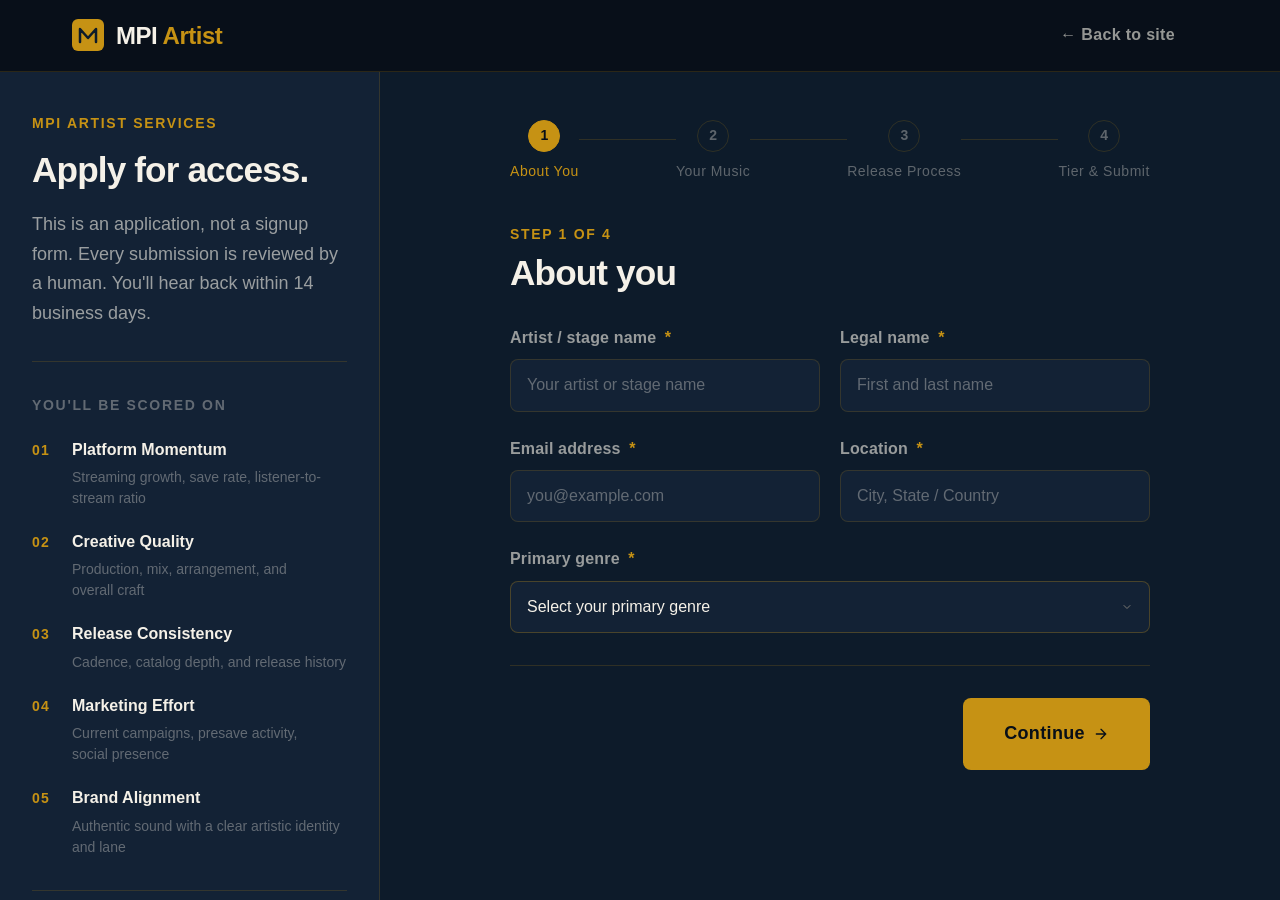
==== commit 40eb7cd7: "feat: all genres welcome, Partner tier explicit content policy, expanded genre dropdown" ====
--- a/apply.html
+++ b/apply.html
@@ -81,7 +81,7 @@
                 <span class="criteria-num-sm text-gold">05</span>
                 <div>
                   <p class="criteria-name">Brand Alignment</p>
-                  <p class="criteria-desc text-faint">Fit with country, Americana, Southern Rock, or faith-driven lane</p>
+                  <p class="criteria-desc text-faint">Authentic sound with a clear artistic identity and lane</p>
                 </div>
               </li>
             </ol>
@@ -115,7 +115,7 @@
           <div class="sidebar-divider"></div>
 
           <p class="text-faint" style="font-size: var(--text-xs);">
-            30% acceptance rate &middot; Country, Americana, Southern Rock, faith-driven &middot; Reviewed by Joshua Mollohan
+            30% acceptance rate &middot; All genres welcome &middot; Reviewed by Joshua Mollohan
           </p>
 
         </div>
@@ -439,9 +439,9 @@
                     <div class="tier-option-content">
                       <div class="tier-option-header">
                         <span class="tier-option-name">Foundation</span>
-                        <span class="tier-option-price">$29/mo</span>
+                        <span class="tier-option-price">Free</span>
                       </div>
-                      <p class="tier-option-desc text-faint">Self-serve distribution + release tools. 85% royalty.</p>
+                      <p class="tier-option-desc text-faint">Distribution + MPI Score + release tools. 85% royalty. Requires 10,000+ monthly streams.</p>
                     </div>
                   </label>
 
@@ -450,16 +450,33 @@
                     <div class="tier-option-content">
                       <div class="tier-option-header">
                         <span class="tier-option-name">Accelerate</span>
+                        <span class="tier-option-price">$29/mo</span>
+                      </div>
+                      <p class="tier-option-desc text-faint">Everything in Foundation + 100% royalties + campaign tools. No stream minimum.</p>
+                    </div>
+                  </label>
+
+                  <label class="tier-option" for="tierPremier">
+                    <input type="radio" id="tierPremier" name="tier" value="premier" />
+                    <div class="tier-option-content">
+                      <div class="tier-option-header">
+                        <span class="tier-option-name">Premier</span>
                         <span class="tier-option-price">$149/mo</span>
                       </div>
-                      <p class="tier-option-desc text-faint">Full system + campaign automation + quarterly strategy review. 80% royalty. Requires demonstrated growth.</p>
+                      <p class="tier-option-desc text-faint">Full MPI support + dedicated release management + playlist pitching. 100% royalties. No stream minimum.</p>
                     </div>
                   </label>
 
                 </div>
                 <span class="field-error tier-error" role="alert"></span>
+
+                <!-- Stream minimum notice for Foundation tier -->
+                <div id="foundationNotice" style="display:none; margin-top:12px; padding:12px 16px; background:rgba(198,146,20,0.08); border:1px solid rgba(198,146,20,0.25); border-radius:8px;">
+                  <p style="font-size:13px; color:#C69214; margin:0;"><strong>Foundation requires 10,000+ monthly Spotify streams.</strong> Under that threshold? Apply for Accelerate — no stream minimum on paid tiers.</p>
+                </div>
+
                 <p class="field-help" style="margin-top: var(--space-3);">
-                  Partner tier is invitation-only and not available on application. If you apply for Accelerate but your metrics are Foundation-level, we may recommend Foundation during review.
+                  Partner tier is invitation-only. Not available on application.
                 </p>
               </div>
 
